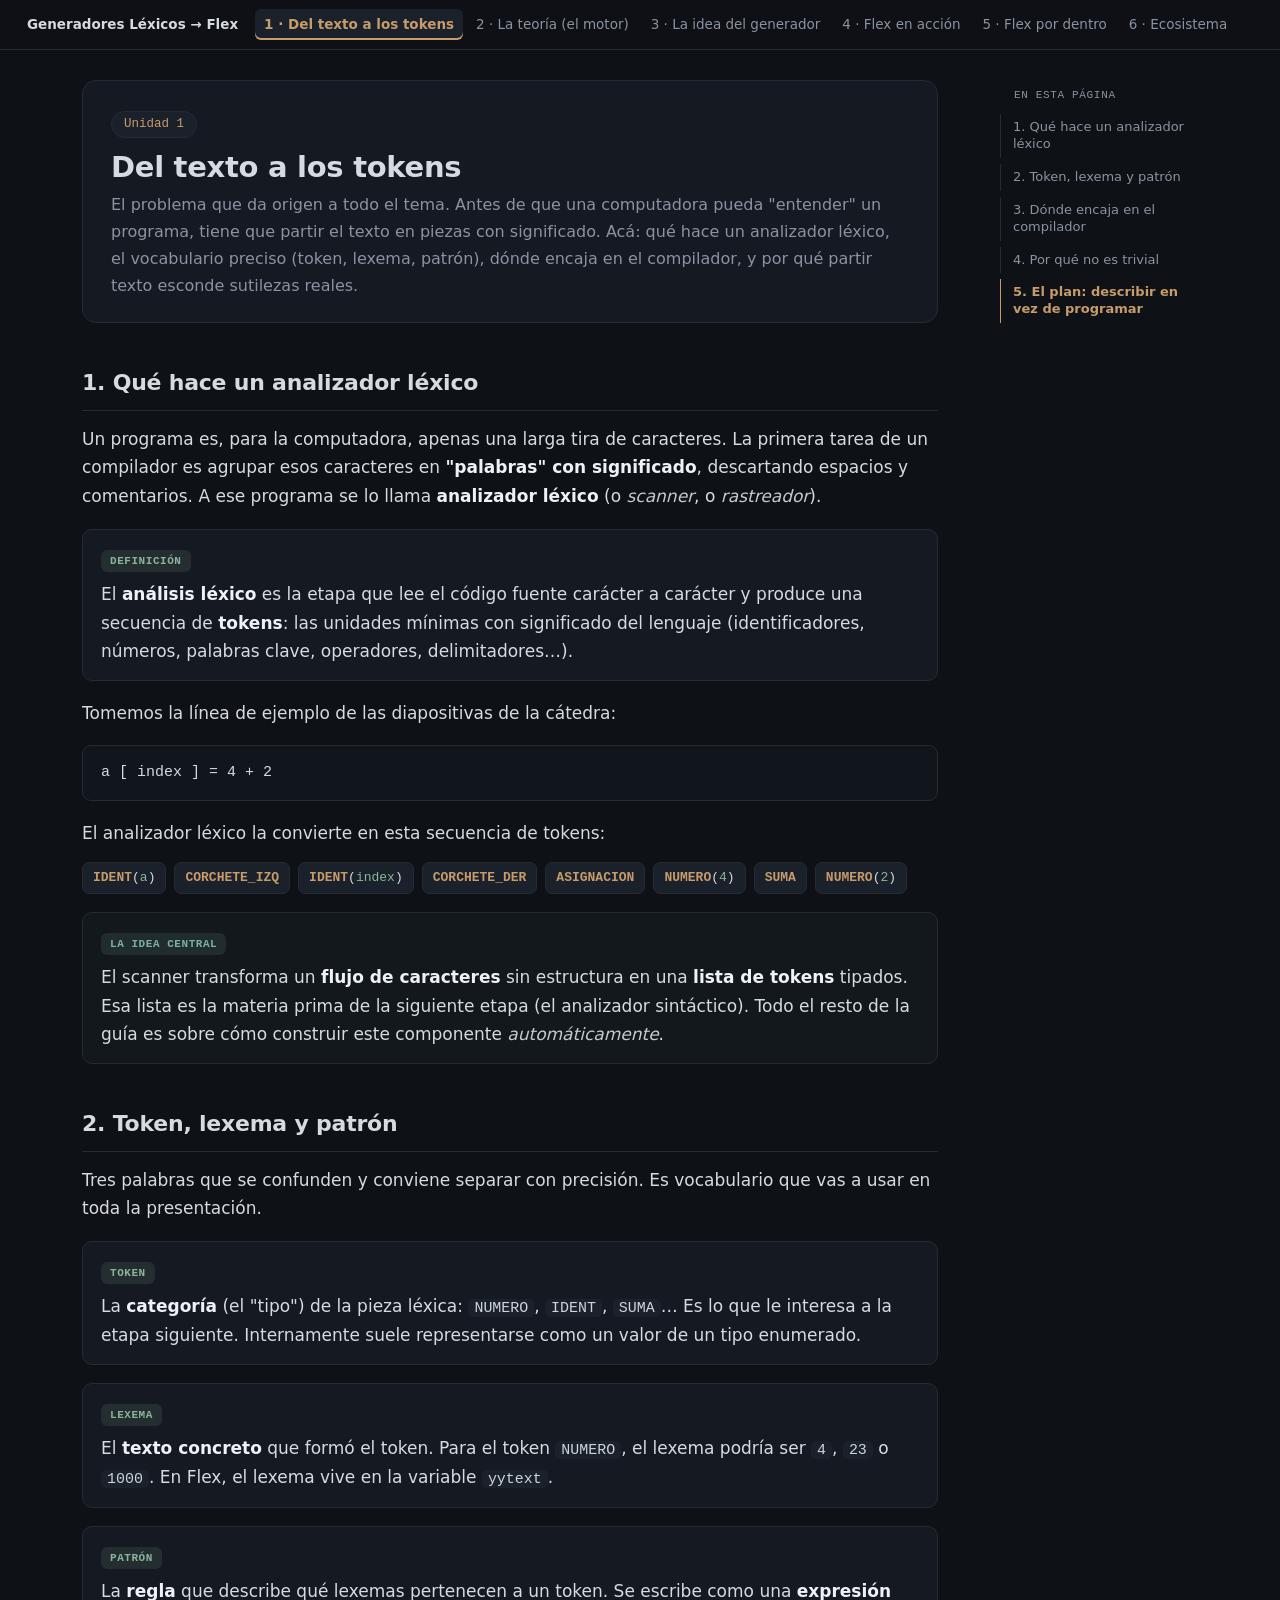
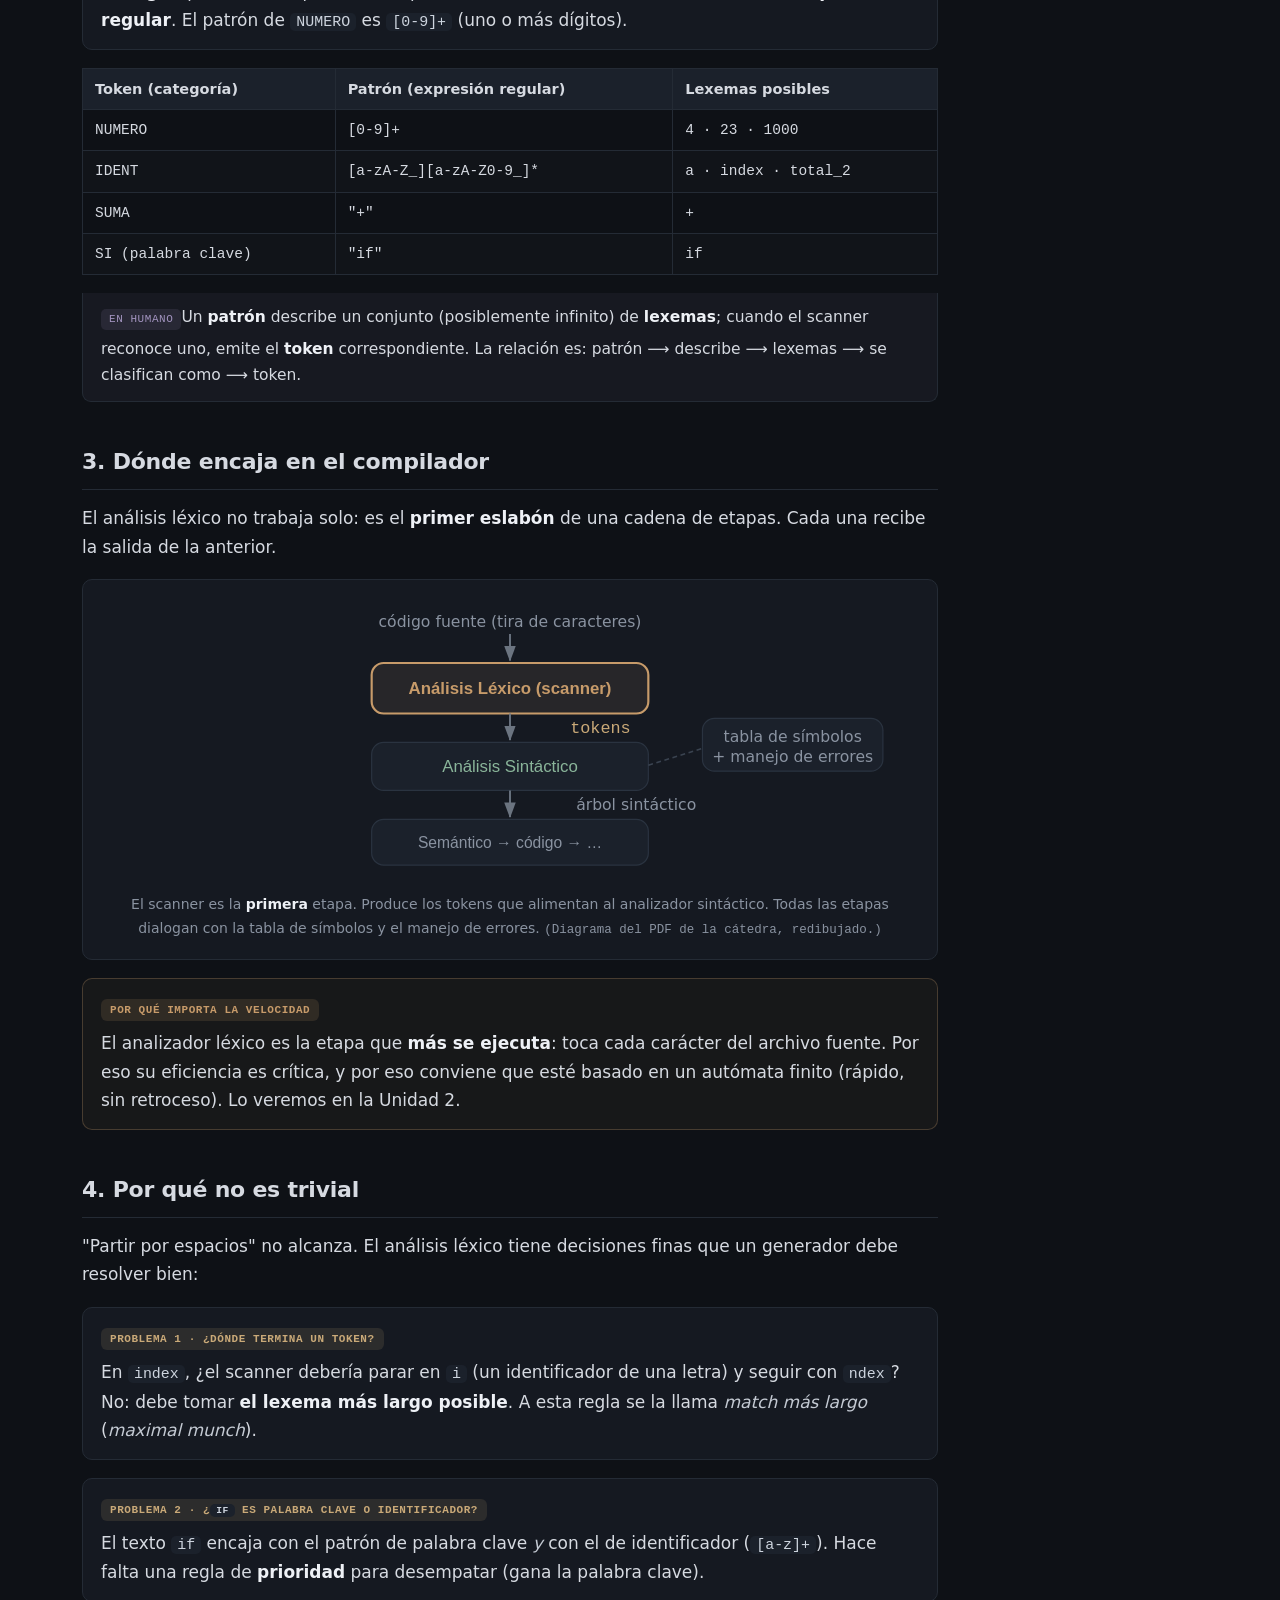
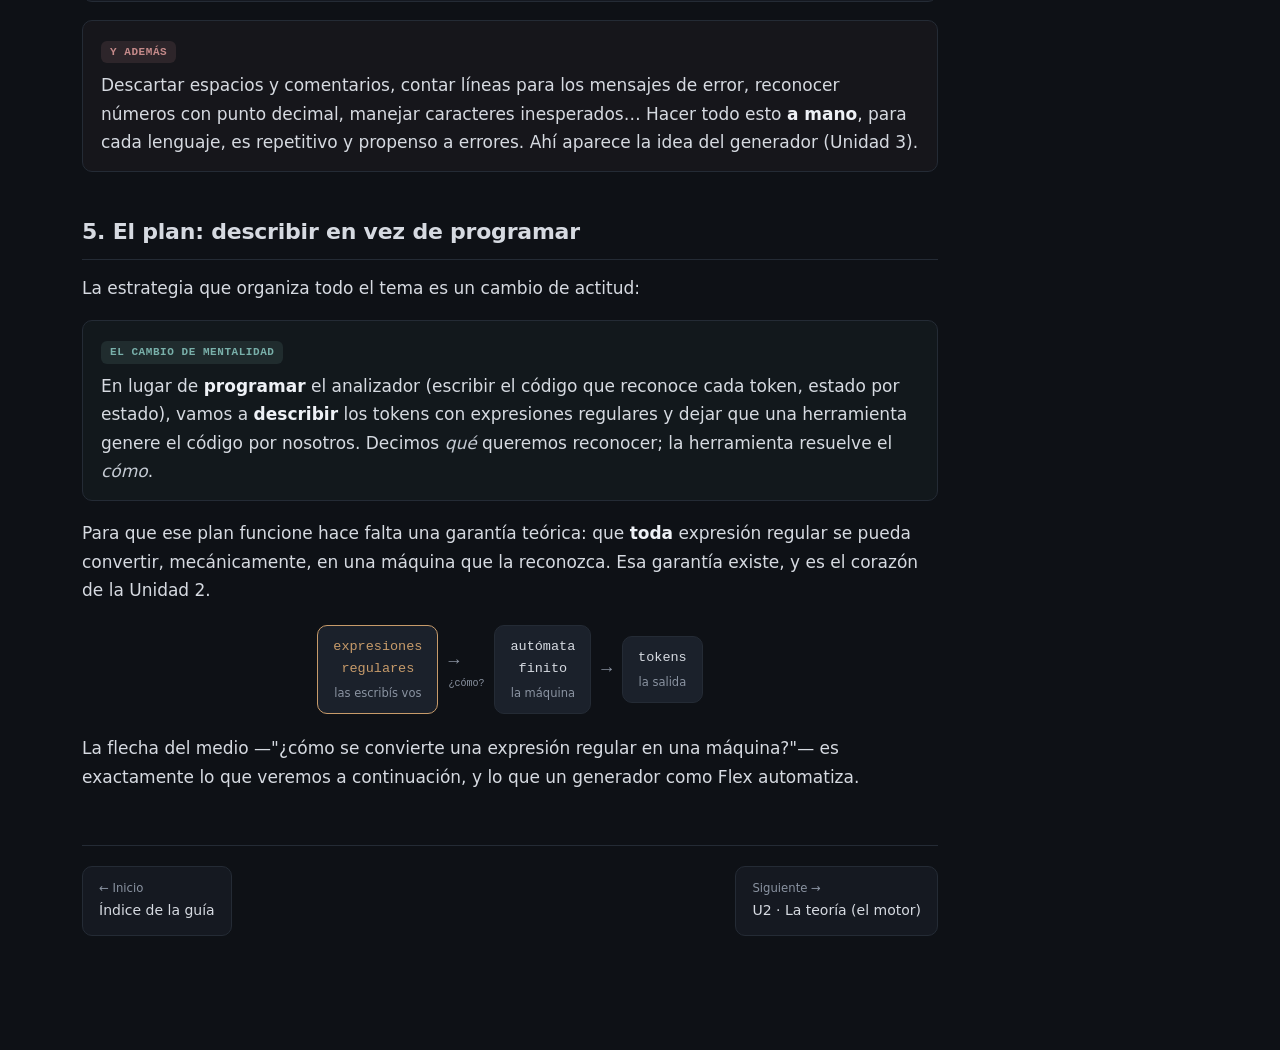
==== guia-generadores-lexicos/u1-del-texto-a-los-tokens.html @ f4edf542 "Crear resúmenes web" ====
<!DOCTYPE html>
<html lang="es">
<head>
<meta charset="UTF-8">
<meta name="viewport" content="width=device-width, initial-scale=1.0">
<title>U1 · Del texto a los tokens — Generadores Léxicos</title>
<link rel="stylesheet" href="estilo.css">
</head>
<body>
<nav class="nav">
  <a class="home" href="index.html">Generadores Léxicos → Flex</a>
  <a class="activo" href="u1-del-texto-a-los-tokens.html">1 · Del texto a los tokens</a>
  <a href="u2-la-teoria-el-motor.html">2 · La teoría (el motor)</a>
  <a href="u3-la-idea-del-generador.html">3 · La idea del generador</a>
  <a href="u4-flex-en-accion.html">4 · Flex en acción</a>
  <a href="u5-flex-por-dentro.html">5 · Flex por dentro</a>
  <a href="u6-ecosistema-y-comparacion.html">6 · Ecosistema</a>
</nav>

<main>
  <div class="hero">
    <span class="tag">Unidad 1</span>
    <h1>Del texto a los tokens</h1>
    <p>El problema que da origen a todo el tema. Antes de que una computadora pueda "entender" un programa, tiene que partir el texto en piezas con significado. Acá: qué hace un analizador léxico, el vocabulario preciso (token, lexema, patrón), dónde encaja en el compilador, y por qué partir texto esconde sutilezas reales.</p>
  </div>

  <div class="toc">
    <span class="et">En esta unidad</span>
    <ul>
      <li><a href="#que-hace">1. Qué hace un analizador léxico</a></li>
      <li><a href="#vocabulario">2. Token, lexema y patrón</a></li>
      <li><a href="#compilador">3. Dónde encaja en el compilador</a></li>
      <li><a href="#sutil">4. Por qué no es trivial</a></li>
      <li><a href="#plan">5. El plan: describir en vez de programar</a></li>
    </ul>
  </div>

  <h2 id="que-hace">1. Qué hace un analizador léxico</h2>
  <p>Un programa es, para la computadora, apenas una larga tira de caracteres. La primera tarea de un compilador es agrupar esos caracteres en <strong>"palabras" con significado</strong>, descartando espacios y comentarios. A ese programa se lo llama <strong>analizador léxico</strong> (o <em>scanner</em>, o <em>rastreador</em>).</p>

  <div class="box def">
    <span class="et">Definición</span>
    <p>El <strong>análisis léxico</strong> es la etapa que lee el código fuente carácter a carácter y produce una secuencia de <strong>tokens</strong>: las unidades mínimas con significado del lenguaje (identificadores, números, palabras clave, operadores, delimitadores…).</p>
  </div>

  <p>Tomemos la línea de ejemplo de las diapositivas de la cátedra:</p>
  <div class="formula sola">a [ index ] = 4 + 2</div>
  <p>El analizador léxico la convierte en esta secuencia de tokens:</p>
  <div class="tokens">
    <span class="tok"><b>IDENT</b>(<span class="lex">a</span>)</span>
    <span class="tok"><b>CORCHETE_IZQ</b></span>
    <span class="tok"><b>IDENT</b>(<span class="lex">index</span>)</span>
    <span class="tok"><b>CORCHETE_DER</b></span>
    <span class="tok"><b>ASIGNACION</b></span>
    <span class="tok"><b>NUMERO</b>(<span class="lex">4</span>)</span>
    <span class="tok"><b>SUMA</b></span>
    <span class="tok"><b>NUMERO</b>(<span class="lex">2</span>)</span>
  </div>
  <div class="box clave">
    <span class="et">La idea central</span>
    <p>El scanner transforma un <strong>flujo de caracteres</strong> sin estructura en una <strong>lista de tokens</strong> tipados. Esa lista es la materia prima de la siguiente etapa (el analizador sintáctico). Todo el resto de la guía es sobre cómo construir este componente <em>automáticamente</em>.</p>
  </div>

  <h2 id="vocabulario">2. Token, lexema y patrón</h2>
  <p>Tres palabras que se confunden y conviene separar con precisión. Es vocabulario que vas a usar en toda la presentación.</p>

  <div class="box def">
    <span class="et">Token</span>
    <p>La <strong>categoría</strong> (el "tipo") de la pieza léxica: <code>NUMERO</code>, <code>IDENT</code>, <code>SUMA</code>… Es lo que le interesa a la etapa siguiente. Internamente suele representarse como un valor de un tipo enumerado.</p>
  </div>
  <div class="box def">
    <span class="et">Lexema</span>
    <p>El <strong>texto concreto</strong> que formó el token. Para el token <code>NUMERO</code>, el lexema podría ser <code>4</code>, <code>23</code> o <code>1000</code>. En Flex, el lexema vive en la variable <code>yytext</code>.</p>
  </div>
  <div class="box def">
    <span class="et">Patrón</span>
    <p>La <strong>regla</strong> que describe qué lexemas pertenecen a un token. Se escribe como una <strong>expresión regular</strong>. El patrón de <code>NUMERO</code> es <code>[0-9]+</code> (uno o más dígitos).</p>
  </div>

  <table>
    <thead><tr><th>Token (categoría)</th><th>Patrón (expresión regular)</th><th>Lexemas posibles</th></tr></thead>
    <tbody>
      <tr><td class="mono">NUMERO</td><td class="mono">[0-9]+</td><td class="mono">4 · 23 · 1000</td></tr>
      <tr><td class="mono">IDENT</td><td class="mono">[a-zA-Z_][a-zA-Z0-9_]*</td><td class="mono">a · index · total_2</td></tr>
      <tr><td class="mono">SUMA</td><td class="mono">"+"</td><td class="mono">+</td></tr>
      <tr><td class="mono">SI (palabra clave)</td><td class="mono">"if"</td><td class="mono">if</td></tr>
    </tbody>
  </table>
  <div class="trad">Un <strong>patrón</strong> describe un conjunto (posiblemente infinito) de <strong>lexemas</strong>; cuando el scanner reconoce uno, emite el <strong>token</strong> correspondiente. La relación es: patrón ⟶ describe ⟶ lexemas ⟶ se clasifican como ⟶ token.</div>

  <h2 id="compilador">3. Dónde encaja en el compilador</h2>
  <p>El análisis léxico no trabaja solo: es el <strong>primer eslabón</strong> de una cadena de etapas. Cada una recibe la salida de la anterior.</p>

  <div class="diagrama">
    <svg viewBox="0 0 680 230" role="img" aria-label="Las etapas del compilador, con el análisis léxico como primera">
      <defs><marker id="flecha" markerWidth="10" markerHeight="10" refX="7.5" refY="3" orient="auto" markerUnits="strokeWidth"><path d="M0,0 L8,3 L0,6 Z" fill="#6b7480"/></marker></defs>
      <text x="340" y="24" text-anchor="middle" class="svg-cap">código fuente (tira de caracteres)</text>
      <line class="svg-arco" x1="340" y1="30" x2="340" y2="52"/>
      <rect x="225" y="54" width="230" height="42" rx="10" fill="rgba(199,155,106,0.10)" stroke="#c79b6a" stroke-width="1.8"/>
      <text x="340" y="80" text-anchor="middle" font-family="Inter, sans-serif" font-size="14" font-weight="700" fill="#c79b6a">Análisis Léxico (scanner)</text>
      <line class="svg-arco" x1="340" y1="96" x2="340" y2="118"/>
      <text x="390" y="112" text-anchor="start" class="svg-rotulo" font-size="12">tokens</text>
      <rect x="225" y="120" width="230" height="40" rx="10" fill="#1b212b" stroke="#2a3340"/>
      <text x="340" y="145" text-anchor="middle" font-family="Inter, sans-serif" font-size="14" fill="#8ab59a">Análisis Sintáctico</text>
      <line class="svg-arco" x1="340" y1="160" x2="340" y2="182"/>
      <text x="395" y="176" text-anchor="start" class="svg-cap">árbol sintáctico</text>
      <rect x="225" y="184" width="230" height="38" rx="10" fill="#1b212b" stroke="#2a3340"/>
      <text x="340" y="208" text-anchor="middle" font-family="Inter, sans-serif" font-size="13" fill="#8a93a1">Semántico → código → …</text>
      <rect x="500" y="100" width="150" height="44" rx="10" fill="var(--bg-soft)" stroke="#2a3340"/>
      <text x="575" y="120" text-anchor="middle" class="svg-cap">tabla de símbolos</text>
      <text x="575" y="136" text-anchor="middle" class="svg-cap">+ manejo de errores</text>
      <line x1="455" y1="139" x2="500" y2="125" stroke="#3a4350" stroke-width="1.2" stroke-dasharray="4 3"/>
    </svg>
    <div class="pie center">El scanner es la <strong>primera</strong> etapa. Produce los tokens que alimentan al analizador sintáctico. Todas las etapas dialogan con la tabla de símbolos y el manejo de errores. <span class="refdoc">(Diagrama del PDF de la cátedra, redibujado.)</span></div>
  </div>

  <div class="box tool">
    <span class="et">Por qué importa la velocidad</span>
    <p>El analizador léxico es la etapa que <strong>más se ejecuta</strong>: toca cada carácter del archivo fuente. Por eso su eficiencia es crítica, y por eso conviene que esté basado en un autómata finito (rápido, sin retroceso). Lo veremos en la Unidad 2.</p>
  </div>

  <h2 id="sutil">4. Por qué no es trivial</h2>
  <p>"Partir por espacios" no alcanza. El análisis léxico tiene decisiones finas que un generador debe resolver bien:</p>

  <div class="box ej">
    <span class="et">Problema 1 · ¿Dónde termina un token?</span>
    <p>En <code>index</code>, ¿el scanner debería parar en <code>i</code> (un identificador de una letra) y seguir con <code>ndex</code>? No: debe tomar <strong>el lexema más largo posible</strong>. A esta regla se la llama <em>match más largo</em> (<em>maximal munch</em>).</p>
  </div>
  <div class="box ej">
    <span class="et">Problema 2 · ¿<code>if</code> es palabra clave o identificador?</span>
    <p>El texto <code>if</code> encaja con el patrón de palabra clave <em>y</em> con el de identificador (<code>[a-z]+</code>). Hace falta una regla de <strong>prioridad</strong> para desempatar (gana la palabra clave).</p>
  </div>
  <div class="box ojo">
    <span class="et">Y además</span>
    <p>Descartar espacios y comentarios, contar líneas para los mensajes de error, reconocer números con punto decimal, manejar caracteres inesperados… Hacer todo esto <strong>a mano</strong>, para cada lenguaje, es repetitivo y propenso a errores. Ahí aparece la idea del generador (Unidad 3).</p>
  </div>

  <h2 id="plan">5. El plan: describir en vez de programar</h2>
  <p>La estrategia que organiza todo el tema es un cambio de actitud:</p>

  <div class="box clave">
    <span class="et">El cambio de mentalidad</span>
    <p>En lugar de <strong>programar</strong> el analizador (escribir el código que reconoce cada token, estado por estado), vamos a <strong>describir</strong> los tokens con expresiones regulares y dejar que una herramienta genere el código por nosotros. Decimos <em>qué</em> queremos reconocer; la herramienta resuelve el <em>cómo</em>.</p>
  </div>

  <p>Para que ese plan funcione hace falta una garantía teórica: que <strong>toda</strong> expresión regular se pueda convertir, mecánicamente, en una máquina que la reconozca. Esa garantía existe, y es el corazón de la Unidad 2.</p>

  <div class="flujo">
    <span class="etapa foco">expresiones<br>regulares<small>las escribís vos</small></span>
    <span class="flecha">→<small>¿cómo?</small></span>
    <span class="etapa">autómata<br>finito<small>la máquina</small></span>
    <span class="flecha">→</span>
    <span class="etapa">tokens<small>la salida</small></span>
  </div>
  <p>La flecha del medio —"¿cómo se convierte una expresión regular en una máquina?"— es exactamente lo que veremos a continuación, y lo que un generador como Flex automatiza.</p>

  <div class="pasos">
    <a href="index.html"><small>← Inicio</small>Índice de la guía</a>
    <a href="u2-la-teoria-el-motor.html"><small>Siguiente →</small>U2 · La teoría (el motor)</a>
  </div>
</main>
<script src="toc.js" defer></script>
</body>
</html>
---- guia-generadores-lexicos/estilo.css ----
/* Guía de estudio — Generadores de Analizadores Léxicos → Flex
   Mismo lenguaje visual que la guía profunda de ALF (dark mode apagado, cards con chip de color).
   Acento desplazado a cobre/ámbar para evocar el tema "compiladores/Flex" y distinguir la guía. */

:root {
  --bg: #0e1116;
  --bg-card: #151921;
  --bg-soft: #1b212b;
  --bg-code: #11151c;
  --text: #d6dae1;
  --text-dim: #8a93a1;
  --line: #242b35;
  --line-soft: #1e242d;

  --accent: #c79b6a;          /* cobre/ámbar apagado: enlaces, títulos */

  /* paleta de categorías, desaturada */
  --def:   #8ab59a;           /* definición — verde apagado */
  --ej:    #c9a978;           /* ejemplo — ámbar apagado */
  --trad:  #a394c0;           /* traducción — violeta apagado */
  --clave: #79b0aa;           /* idea clave — verde azulado */
  --ojo:   #c58a8a;           /* ojo / error — coral apagado */
  --dem:   #8f9bc4;           /* demostración / paso a paso — índigo apagado */
  --tool:  #c79b6a;           /* sobre la herramienta — cobre */

  --mono: "JetBrains Mono", "Cascadia Code", Consolas, monospace;
  --sans: "Inter", "Segoe UI", system-ui, -apple-system, Roboto, Arial, sans-serif;
  --maxw: 900px;
}

* { box-sizing: border-box; }
html { scroll-behavior: smooth; }

body {
  margin: 0;
  background: var(--bg);
  color: var(--text);
  font-family: var(--sans);
  font-size: 17px;
  line-height: 1.68;
}

/* ---------- Navegación ---------- */
.nav {
  position: sticky; top: 0; z-index: 50;
  background: rgba(14,17,22,0.93);
  backdrop-filter: blur(8px);
  border-bottom: 1px solid var(--line);
  padding: 9px 18px;
  display: flex; gap: 4px; flex-wrap: wrap; align-items: center;
  font-size: 13.5px;
}
.nav a {
  color: var(--text-dim); text-decoration: none;
  padding: 4px 9px; border-radius: 6px; white-space: nowrap;
}
.nav a:hover { background: var(--bg-soft); color: var(--text); }
.nav a.activo { background: var(--bg-soft); color: var(--accent); font-weight: 600; box-shadow: inset 0 -2px 0 var(--accent); }
.nav .home { font-weight: 700; color: var(--text); margin-right: 4px; }

main { max-width: var(--maxw); margin: 0 auto; padding: 30px 22px 120px; }

/* ---------- Encabezado de unidad ---------- */
.hero {
  border: 1px solid var(--line);
  border-radius: 14px;
  padding: 26px 28px 22px;
  background: var(--bg-card);
  margin-bottom: 26px;
}
.hero .tag {
  display: inline-block; font-family: var(--mono); font-size: 12.5px;
  color: var(--accent); border: 1px solid var(--line);
  background: var(--bg-soft);
  border-radius: 999px; padding: 2px 12px; margin-bottom: 12px;
}
.hero h1 { margin: 0 0 8px; font-size: 29px; line-height: 1.2; letter-spacing: -0.01em; }
.hero p { margin: 0; color: var(--text-dim); font-size: 16px; }

/* ---------- Títulos ---------- */
h2 { font-size: 22px; margin: 42px 0 14px; padding-bottom: 8px; border-bottom: 1px solid var(--line); letter-spacing: -0.01em; }
h3 { font-size: 18.5px; margin: 30px 0 10px; color: var(--text); }
h4 { font-size: 16px; margin: 22px 0 8px; color: var(--text-dim); text-transform: uppercase; letter-spacing: 0.04em; }
p { margin: 12px 0; }
a { color: var(--accent); }
strong { color: #eef1f6; font-weight: 650; }
em { color: #c4cad3; }
code {
  font-family: var(--mono); background: var(--bg-soft);
  padding: 1px 6px; border-radius: 5px; font-size: 0.88em; color: #cdd4de;
}

/* ---------- Fórmula + traducción ---------- */
.formula {
  font-family: var(--mono);
  background: var(--bg-code);
  border: 1px solid var(--line);
  border-radius: 9px 9px 0 0;
  padding: 15px 18px; margin: 18px 0 0;
  font-size: 15px; line-height: 1.6;
  overflow-x: auto; white-space: pre-wrap; color: #d3dae4;
}
.formula.sola { border-radius: 9px; margin-bottom: 18px; }
.trad {
  background: rgba(163,148,192,0.06);
  border: 1px solid var(--line); border-top: none;
  border-radius: 0 0 9px 9px;
  padding: 11px 18px 13px; margin: 0 0 18px; font-size: 15.5px;
}
.trad::before {
  content: "En humano";
  display: inline-block;
  font-family: var(--mono); font-size: 11px; letter-spacing: 0.05em; text-transform: uppercase;
  color: var(--trad); background: rgba(163,148,192,0.12);
  padding: 1px 8px; border-radius: 5px; margin-bottom: 6px;
}

/* ---------- Cajas ---------- */
.box {
  border: 1px solid var(--line);
  border-radius: 10px;
  padding: 14px 18px; margin: 18px 0;
  background: var(--bg-card);
}
.box .et {
  display: inline-block;
  font-family: var(--mono); font-size: 11px; letter-spacing: 0.05em; text-transform: uppercase;
  padding: 2px 9px; border-radius: 6px; margin-bottom: 8px; font-weight: 600;
}
.box p:first-of-type { margin-top: 0; }
.box p:last-child, .box ul:last-child, .box ol:last-child { margin-bottom: 0; }

.def   .et { color: var(--def);   background: rgba(138,181,154,0.13); }
.ej    .et { color: var(--ej);    background: rgba(201,169,120,0.13); }
.clave .et { color: var(--clave); background: rgba(121,176,170,0.13); }
.ojo   .et { color: var(--ojo);   background: rgba(197,138,138,0.13); }
.dem   .et { color: var(--dem);   background: rgba(143,155,196,0.14); }
.ext   .et { color: var(--text-dim); background: rgba(138,147,161,0.13); }
.tool  .et { color: var(--tool);  background: rgba(199,155,106,0.14); }

.clave { background: rgba(121,176,170,0.045); }
.ojo   { background: rgba(197,138,138,0.045); }
.dem   { background: rgba(143,155,196,0.045); }
.tool  { background: rgba(199,155,106,0.05); border-color: rgba(199,155,106,0.28); }
.ext   { border-style: dashed; }

/* badges en línea */
.badge {
  display: inline-block; font-family: var(--mono); font-size: 10.5px;
  letter-spacing: 0.04em; text-transform: uppercase; font-weight: 600;
  padding: 1px 7px; border-radius: 5px; vertical-align: middle; margin-left: 6px;
}
.badge-ext  { color: var(--text-dim); background: rgba(138,147,161,0.13); border: 1px dashed var(--line); }
.badge-tool { color: var(--tool); background: rgba(199,155,106,0.14); }

/* pasos numerados */
.dem ol.pasos-dem { counter-reset: paso; list-style: none; padding-left: 0; margin: 6px 0 0; }
.dem ol.pasos-dem > li {
  counter-increment: paso; position: relative;
  padding: 6px 0 6px 38px; border-top: 1px solid var(--line-soft);
}
.dem ol.pasos-dem > li:first-child { border-top: none; }
.dem ol.pasos-dem > li::before {
  content: counter(paso); position: absolute; left: 0; top: 6px;
  width: 24px; height: 24px; border-radius: 6px;
  background: rgba(143,155,196,0.14); color: var(--dem);
  font-family: var(--mono); font-size: 13px; font-weight: 600;
  display: flex; align-items: center; justify-content: center;
}

/* ---------- Tablas ---------- */
table { border-collapse: collapse; width: 100%; margin: 18px 0; font-size: 14.5px; }
th, td { border: 1px solid var(--line); padding: 8px 12px; text-align: left; vertical-align: top; }
th { background: var(--bg-soft); color: var(--text); font-weight: 600; }
td.mono, th.mono { font-family: var(--mono); }
tr:nth-child(even) td { background: rgba(255,255,255,0.012); }
.tabla-trans td, .tabla-trans th { text-align: center; font-family: var(--mono); }
.estado-ini { color: var(--clave); font-weight: 700; }
.estado-fin { color: var(--def); font-weight: 700; }
caption { caption-side: top; text-align: left; color: var(--text-dim); font-size: 13.5px; margin-bottom: 6px; }

/* ---------- Diagramas SVG ---------- */
.diagrama {
  background: var(--bg-card); border: 1px solid var(--line);
  border-radius: 10px; padding: 18px; margin: 18px 0; text-align: center; overflow-x: auto;
}
.diagrama svg { max-width: 100%; height: auto; }
.diagrama .pie { color: var(--text-dim); font-size: 14px; margin-top: 10px; text-align: left; }
.diagrama .pie.center { text-align: center; }
.svg-estado { fill: var(--bg-soft); stroke: var(--accent); stroke-width: 1.8; }
.svg-final  { fill: none; stroke: var(--def); stroke-width: 1.8; }
.svg-muerto { fill: var(--bg-soft); stroke: var(--ojo); stroke-width: 1.6; stroke-dasharray: 4 3; }
.svg-txt    { fill: var(--text); font-family: var(--mono); font-size: 15px; }
.svg-txt-s  { fill: var(--text); font-family: var(--mono); font-size: 12px; }
.svg-arco   { stroke: #6b7480; stroke-width: 1.6; fill: none; marker-end: url(#flecha); }
.svg-rotulo { fill: var(--ej); font-family: var(--mono); font-size: 14px; }
.svg-cap    { fill: var(--text-dim); font-family: var(--sans); font-size: 13px; }

/* ---------- Listas ---------- */
ul, ol { padding-left: 22px; }
li { margin: 6px 0; }
.simbolo { font-family: var(--mono); color: var(--clave); }

/* ---------- Índice (cards) ---------- */
.grid { display: grid; grid-template-columns: repeat(auto-fill, minmax(250px, 1fr)); gap: 14px; margin: 22px 0; }
.tarjeta {
  display: block; text-decoration: none; color: inherit;
  border: 1px solid var(--line); border-radius: 11px; padding: 17px; background: var(--bg-card);
  transition: border-color .12s, background .12s;
}
.tarjeta:hover { border-color: var(--accent); background: var(--bg-soft); }
.tarjeta .num { font-family: var(--mono); color: var(--accent); font-size: 12.5px; }
.tarjeta h3 { margin: 6px 0 6px; color: var(--text); font-size: 17px; }
.tarjeta p { margin: 0; color: var(--text-dim); font-size: 14px; }

/* ---------- Navegación inferior ---------- */
.pasos {
  display: flex; justify-content: space-between; gap: 12px;
  margin-top: 54px; border-top: 1px solid var(--line); padding-top: 20px;
}
.pasos a {
  text-decoration: none; color: var(--text); border: 1px solid var(--line);
  border-radius: 10px; padding: 12px 16px; background: var(--bg-card); font-size: 14px; max-width: 48%;
}
.pasos a:hover { border-color: var(--accent); }
.pasos small { color: var(--text-dim); display: block; }

/* ---------- Detalle plegable ---------- */
details { border: 1px solid var(--line); border-radius: 10px; padding: 12px 16px; margin: 16px 0; background: var(--bg-card); }
summary { cursor: pointer; font-weight: 600; color: var(--accent); }
details[open] summary { margin-bottom: 10px; }

/* ---------- Índice "en esta unidad" ---------- */
.toc { border: 1px solid var(--line); border-radius: 10px; padding: 12px 18px; margin: 0 0 26px; background: var(--bg-card); }
.toc .et { font-family: var(--mono); font-size: 11px; text-transform: uppercase; letter-spacing: 0.05em; color: var(--text-dim); }
.toc ul { columns: 2; margin: 8px 0 0; padding-left: 18px; font-size: 14.5px; }
.toc a { color: var(--text-dim); text-decoration: none; }
.toc a:hover { color: var(--accent); }

/* ========== Helpers nuevos de esta guía ========== */

/* Flujo de transformaciones horizontal (RE → AFN → AFD → código) */
.flujo { display: flex; flex-wrap: wrap; align-items: center; gap: 10px; justify-content: center; margin: 20px 0; }
.flujo .etapa {
  border: 1px solid var(--line); background: var(--bg-soft); border-radius: 10px;
  padding: 10px 15px; font-family: var(--mono); font-size: 13.5px; text-align: center; color: var(--text);
}
.flujo .etapa small { display: block; color: var(--text-dim); font-family: var(--sans); font-size: 11.5px; margin-top: 3px; }
.flujo .etapa.foco { border-color: var(--accent); color: var(--accent); }
.flujo .flecha { color: var(--text-dim); font-family: var(--mono); font-size: 18px; }
.flujo .flecha small { display: block; font-size: 10px; text-align: center; }

/* Cadena de tokens (chips) */
.tokens { display: flex; flex-wrap: wrap; gap: 8px; margin: 14px 0; align-items: center; }
.tok {
  font-family: var(--mono); font-size: 13px; border: 1px solid var(--line);
  border-radius: 7px; padding: 4px 10px; background: var(--bg-soft); white-space: nowrap;
}
.tok b { color: var(--accent); font-weight: 600; }
.tok .lex { color: var(--def); }

/* Mapa de archivos / referencia cruzada al material en markdown */
.refdoc { font-family: var(--mono); font-size: 12.5px; color: var(--text-dim); }

@media (max-width: 600px) {
  body { font-size: 16px; }
  .hero h1 { font-size: 23px; }
  main { padding: 20px 14px 80px; }
  .toc ul { columns: 1; }
}

/* ---------- Índice lateral derecho ("en esta página") ---------- */
h2, h3 { scroll-margin-top: 74px; }
.layout { display: block; max-width: var(--maxw); margin: 0 auto; }
.rail { display: none; }
.rail-tit { font-family: var(--mono); font-size: 11px; text-transform: uppercase; letter-spacing: 0.06em; color: var(--text-dim); margin: 0 0 10px 14px; }
.rail ul { list-style: none; padding: 0; margin: 0; }
.rail a {
  display: block; padding: 5px 12px; margin-left: -1px; line-height: 1.3;
  color: var(--text-dim); text-decoration: none; border-left: 2px solid var(--line);
  transition: color .12s, border-color .12s;
}
.rail a:hover { color: var(--text); border-left-color: var(--text-dim); }
.rail a.active { color: var(--accent); border-left-color: var(--accent); font-weight: 600; }
.rail li.lvl3 a { padding-left: 26px; font-size: 12.5px; }

@media (min-width: 1200px) {
  .layout { display: flex; gap: 40px; max-width: 1208px; margin: 0 auto; padding: 0 24px; align-items: flex-start; }
  .layout > main { margin: 0; flex: 1 1 auto; max-width: var(--maxw); width: 100%; min-width: 0; }
  .rail {
    display: block; position: sticky; top: 60px; align-self: flex-start;
    flex: 0 0 204px; width: 204px; margin-top: 34px;
    max-height: calc(100vh - 84px); overflow-y: auto;
    padding: 2px 2px 24px 0;
    font-size: 13px;
  }
  .toc { display: none; }
}
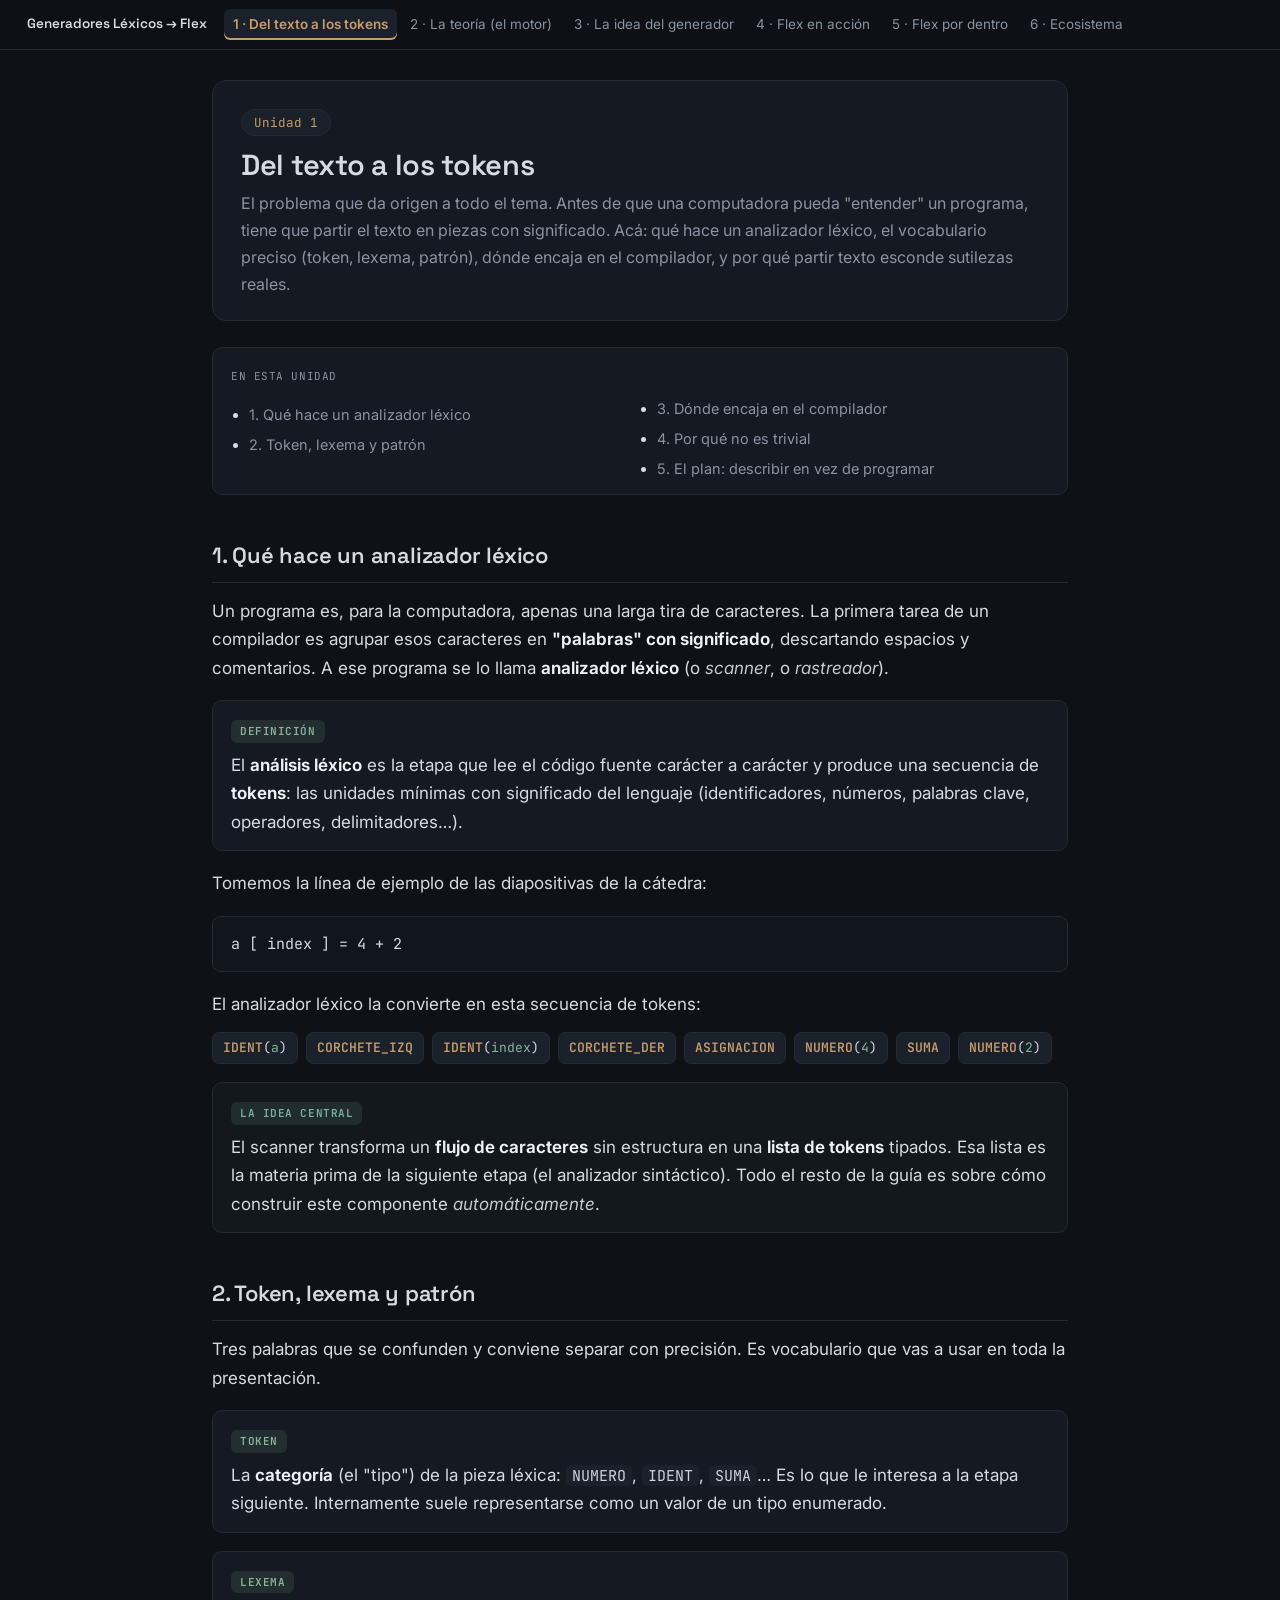
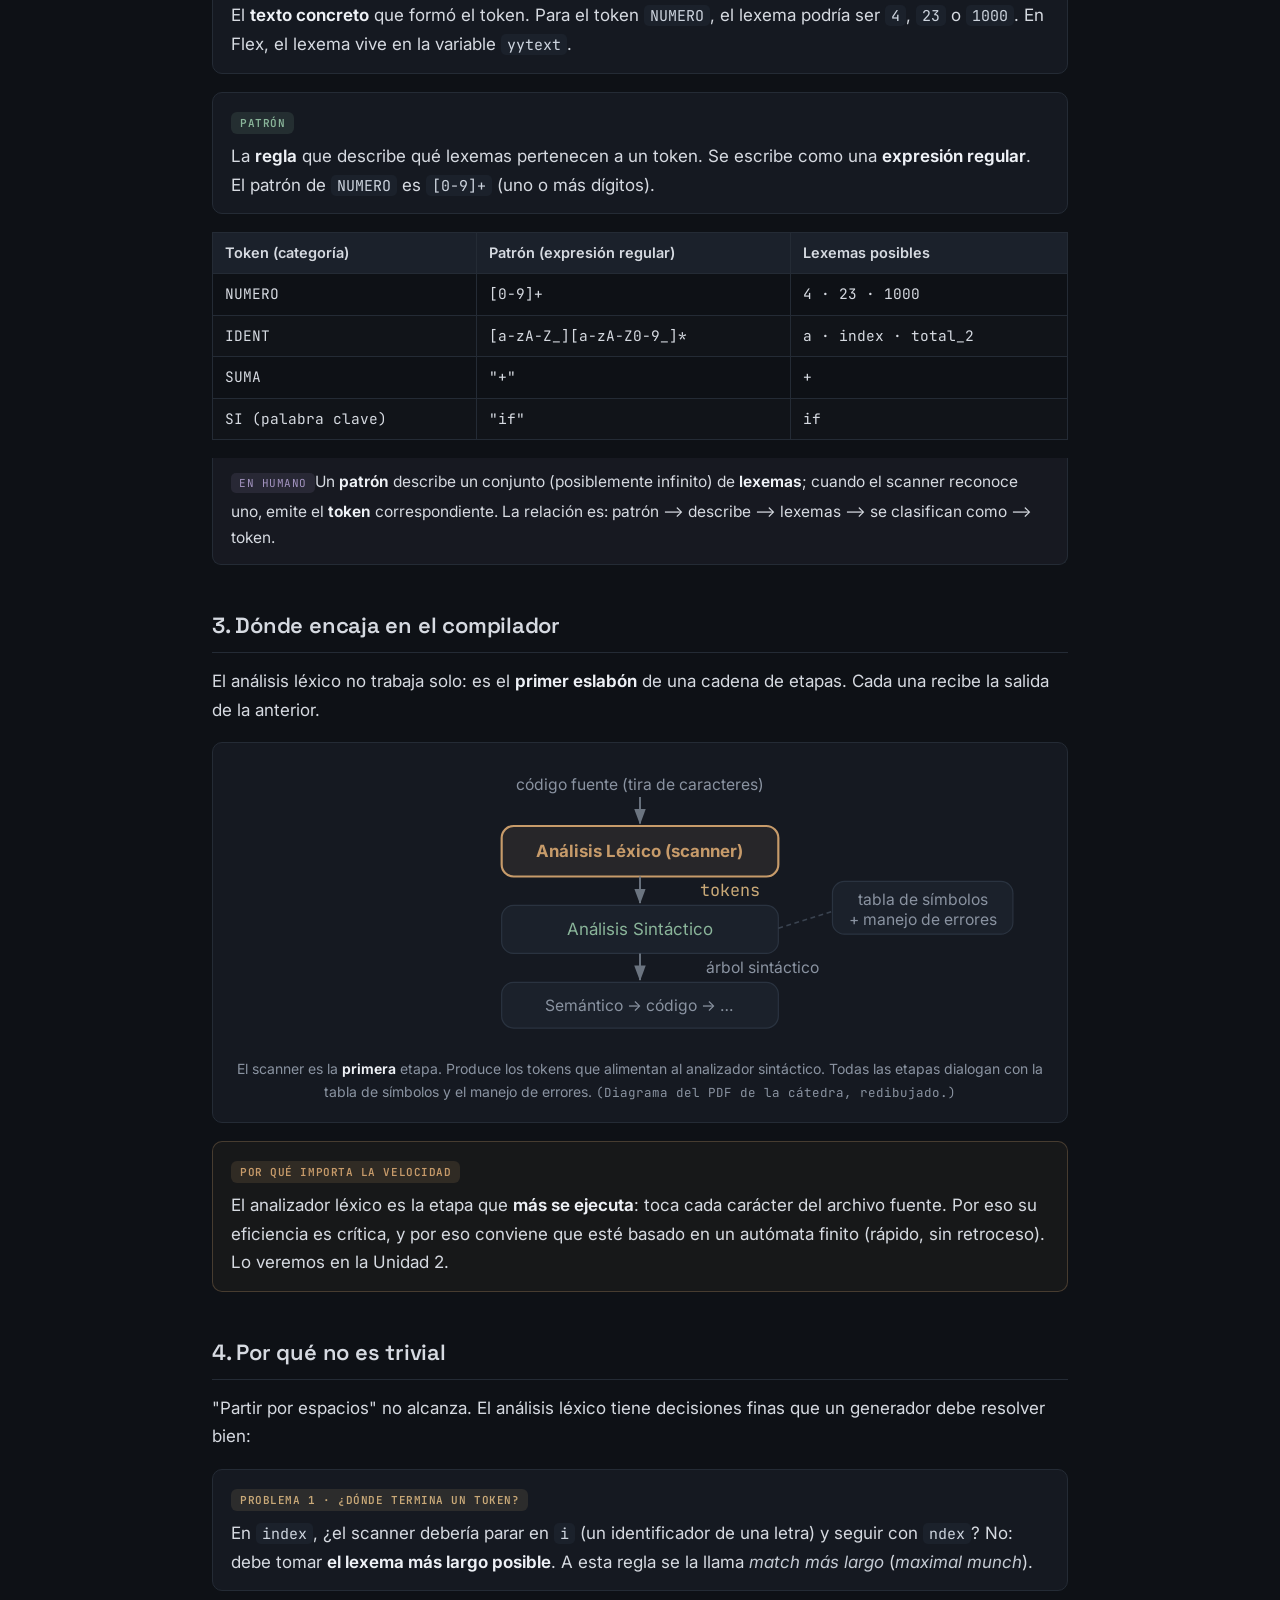
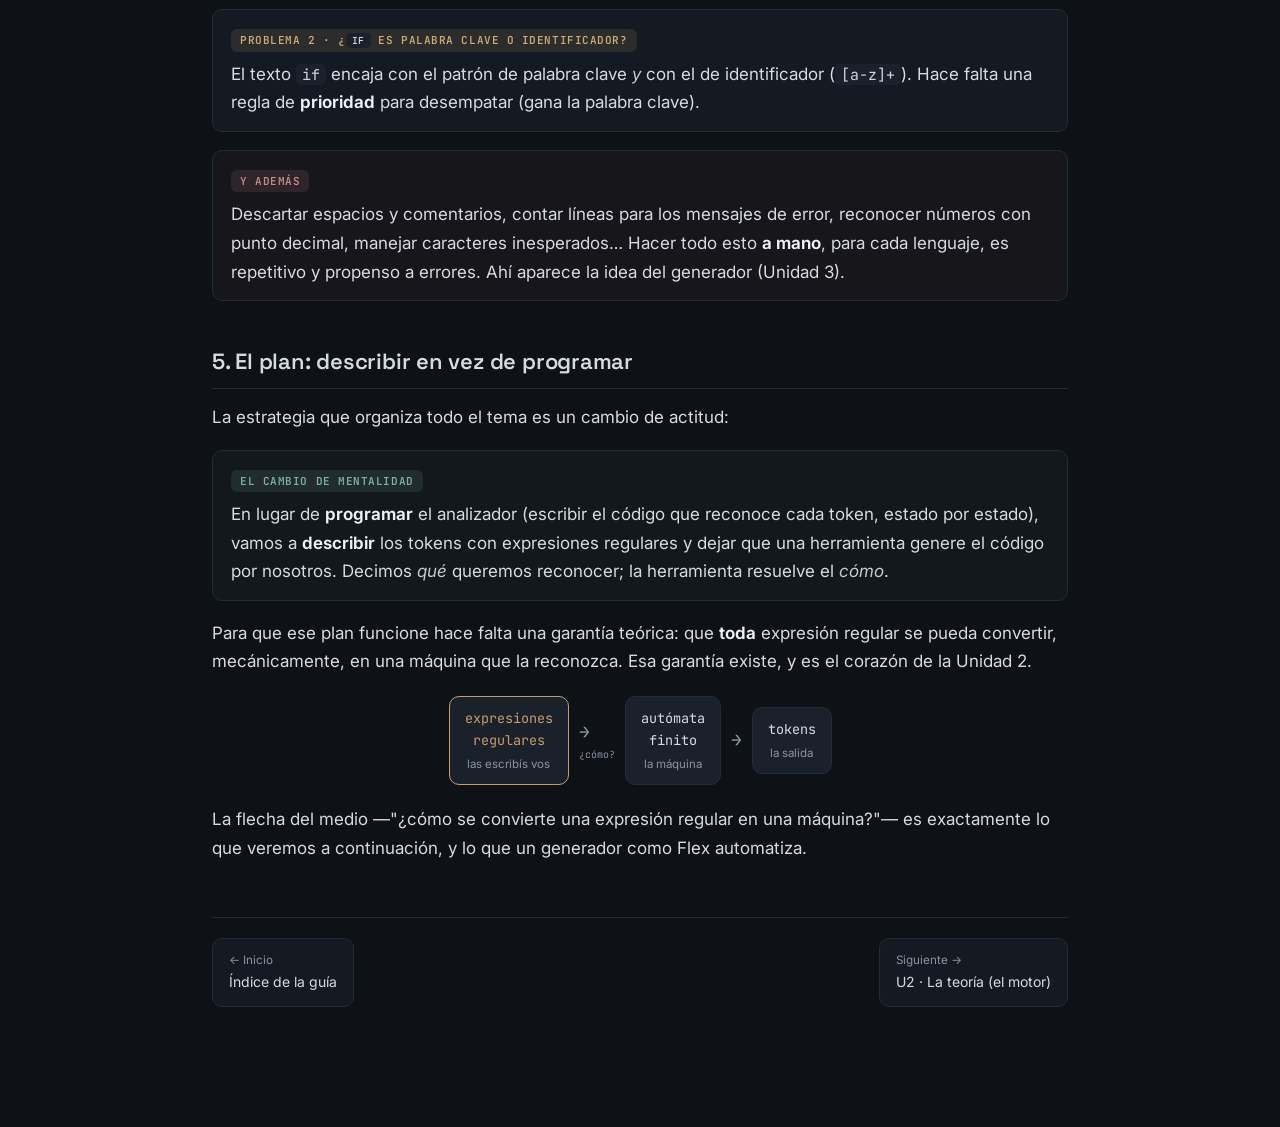
==== commit 3b8e91e4: "Correct styles.css" ====
--- a/guia-generadores-lexicos/u1-del-texto-a-los-tokens.html
+++ b/guia-generadores-lexicos/u1-del-texto-a-los-tokens.html
@@ -4,7 +4,7 @@
 <meta charset="UTF-8">
 <meta name="viewport" content="width=device-width, initial-scale=1.0">
 <title>U1 · Del texto a los tokens — Generadores Léxicos</title>
-<link rel="stylesheet" href="estilo.css">
+<link rel="stylesheet" href="styles.css">
 </head>
 <body>
 <nav class="nav">
--- a/guia-generadores-lexicos/styles.css
+++ b/guia-generadores-lexicos/styles.css
@@ -0,0 +1,304 @@
+@import url('https://fonts.googleapis.com/css2?family=Inter:wght@400;500;600;700&family=Space+Grotesk:wght@500;600;700&family=JetBrains+Mono:wght@400;500;600&display=swap');
+
+/* Guía de estudio — Generadores de Analizadores Léxicos → Flex
+   Mismo lenguaje visual que la guía profunda de ALF (dark mode apagado, cards con chip de color).
+   Acento desplazado a cobre/ámbar para evocar el tema "compiladores/Flex" y distinguir la guía.
+   Tipografía: Space Grotesk (títulos) + Inter (cuerpo) + JetBrains Mono (código), vía Google Fonts. */
+
+:root {
+  --bg: #0e1116;
+  --bg-card: #151921;
+  --bg-soft: #1b212b;
+  --bg-code: #11151c;
+  --text: #d6dae1;
+  --text-dim: #8a93a1;
+  --line: #242b35;
+  --line-soft: #1e242d;
+
+  --accent: #c79b6a;          /* cobre/ámbar apagado: enlaces, títulos */
+
+  /* paleta de categorías, desaturada */
+  --def:   #8ab59a;           /* definición — verde apagado */
+  --ej:    #c9a978;           /* ejemplo — ámbar apagado */
+  --trad:  #a394c0;           /* traducción — violeta apagado */
+  --clave: #79b0aa;           /* idea clave — verde azulado */
+  --ojo:   #c58a8a;           /* ojo / error — coral apagado */
+  --dem:   #8f9bc4;           /* demostración / paso a paso — índigo apagado */
+  --tool:  #c79b6a;           /* sobre la herramienta — cobre */
+
+  --mono: "JetBrains Mono", "Cascadia Code", Consolas, monospace;
+  --sans: "Inter", "Segoe UI", system-ui, -apple-system, Roboto, Arial, sans-serif;
+  --display: "Space Grotesk", "Inter", "Segoe UI", system-ui, sans-serif;
+  --maxw: 900px;
+}
+
+* { box-sizing: border-box; }
+html { scroll-behavior: smooth; }
+
+body {
+  margin: 0;
+  background: var(--bg);
+  color: var(--text);
+  font-family: var(--sans);
+  font-size: 17px;
+  line-height: 1.68;
+}
+
+/* ---------- Navegación ---------- */
+.nav {
+  position: sticky; top: 0; z-index: 50;
+  background: rgba(14,17,22,0.93);
+  backdrop-filter: blur(8px);
+  border-bottom: 1px solid var(--line);
+  padding: 9px 18px;
+  display: flex; gap: 4px; flex-wrap: wrap; align-items: center;
+  font-size: 13.5px;
+}
+.nav a {
+  color: var(--text-dim); text-decoration: none;
+  padding: 4px 9px; border-radius: 6px; white-space: nowrap;
+}
+.nav a:hover { background: var(--bg-soft); color: var(--text); }
+.nav a.activo { background: var(--bg-soft); color: var(--accent); font-weight: 600; box-shadow: inset 0 -2px 0 var(--accent); }
+.nav .home { font-weight: 700; color: var(--text); margin-right: 4px; }
+
+main { max-width: var(--maxw); margin: 0 auto; padding: 30px 22px 120px; }
+
+/* ---------- Encabezado de unidad ---------- */
+.hero {
+  border: 1px solid var(--line);
+  border-radius: 14px;
+  padding: 26px 28px 22px;
+  background: var(--bg-card);
+  margin-bottom: 26px;
+}
+.hero .tag {
+  display: inline-block; font-family: var(--mono); font-size: 12.5px;
+  color: var(--accent); border: 1px solid var(--line);
+  background: var(--bg-soft);
+  border-radius: 999px; padding: 2px 12px; margin-bottom: 12px;
+}
+.hero h1 { margin: 0 0 8px; font-size: 29px; line-height: 1.2; letter-spacing: -0.01em; }
+.hero p { margin: 0; color: var(--text-dim); font-size: 16px; }
+
+/* ---------- Títulos ---------- */
+h2 { font-size: 22px; margin: 42px 0 14px; padding-bottom: 8px; border-bottom: 1px solid var(--line); letter-spacing: -0.01em; }
+h3 { font-size: 18.5px; margin: 30px 0 10px; color: var(--text); }
+h4 { font-size: 16px; margin: 22px 0 8px; color: var(--text-dim); text-transform: uppercase; letter-spacing: 0.04em; }
+h1, h2, h3, .hero h1, .tarjeta h3, .nav .home { font-family: var(--display); font-weight: 600; }
+p { margin: 12px 0; }
+a { color: var(--accent); }
+strong { color: #eef1f6; font-weight: 650; }
+em { color: #c4cad3; }
+code {
+  font-family: var(--mono); background: var(--bg-soft);
+  padding: 1px 6px; border-radius: 5px; font-size: 0.88em; color: #cdd4de;
+}
+
+/* ---------- Fórmula + traducción ---------- */
+.formula {
+  font-family: var(--mono);
+  background: var(--bg-code);
+  border: 1px solid var(--line);
+  border-radius: 9px 9px 0 0;
+  padding: 15px 18px; margin: 18px 0 0;
+  font-size: 15px; line-height: 1.6;
+  overflow-x: auto; white-space: pre-wrap; color: #d3dae4;
+}
+.formula.sola { border-radius: 9px; margin-bottom: 18px; }
+.trad {
+  background: rgba(163,148,192,0.06);
+  border: 1px solid var(--line); border-top: none;
+  border-radius: 0 0 9px 9px;
+  padding: 11px 18px 13px; margin: 0 0 18px; font-size: 15.5px;
+}
+.trad::before {
+  content: "En humano";
+  display: inline-block;
+  font-family: var(--mono); font-size: 11px; letter-spacing: 0.05em; text-transform: uppercase;
+  color: var(--trad); background: rgba(163,148,192,0.12);
+  padding: 1px 8px; border-radius: 5px; margin-bottom: 6px;
+}
+
+/* ---------- Cajas ---------- */
+.box {
+  border: 1px solid var(--line);
+  border-radius: 10px;
+  padding: 14px 18px; margin: 18px 0;
+  background: var(--bg-card);
+}
+.box .et {
+  display: inline-block;
+  font-family: var(--mono); font-size: 11px; letter-spacing: 0.05em; text-transform: uppercase;
+  padding: 2px 9px; border-radius: 6px; margin-bottom: 8px; font-weight: 600;
+}
+.box p:first-of-type { margin-top: 0; }
+.box p:last-child, .box ul:last-child, .box ol:last-child { margin-bottom: 0; }
+
+.def   .et { color: var(--def);   background: rgba(138,181,154,0.13); }
+.ej    .et { color: var(--ej);    background: rgba(201,169,120,0.13); }
+.clave .et { color: var(--clave); background: rgba(121,176,170,0.13); }
+.ojo   .et { color: var(--ojo);   background: rgba(197,138,138,0.13); }
+.dem   .et { color: var(--dem);   background: rgba(143,155,196,0.14); }
+.ext   .et { color: var(--text-dim); background: rgba(138,147,161,0.13); }
+.tool  .et { color: var(--tool);  background: rgba(199,155,106,0.14); }
+
+.clave { background: rgba(121,176,170,0.045); }
+.ojo   { background: rgba(197,138,138,0.045); }
+.dem   { background: rgba(143,155,196,0.045); }
+.tool  { background: rgba(199,155,106,0.05); border-color: rgba(199,155,106,0.28); }
+.ext   { border-style: dashed; }
+
+/* badges en línea */
+.badge {
+  display: inline-block; font-family: var(--mono); font-size: 10.5px;
+  letter-spacing: 0.04em; text-transform: uppercase; font-weight: 600;
+  padding: 1px 7px; border-radius: 5px; vertical-align: middle; margin-left: 6px;
+}
+.badge-ext  { color: var(--text-dim); background: rgba(138,147,161,0.13); border: 1px dashed var(--line); }
+.badge-tool { color: var(--tool); background: rgba(199,155,106,0.14); }
+
+/* pasos numerados */
+.dem ol.pasos-dem { counter-reset: paso; list-style: none; padding-left: 0; margin: 6px 0 0; }
+.dem ol.pasos-dem > li {
+  counter-increment: paso; position: relative;
+  padding: 6px 0 6px 38px; border-top: 1px solid var(--line-soft);
+}
+.dem ol.pasos-dem > li:first-child { border-top: none; }
+.dem ol.pasos-dem > li::before {
+  content: counter(paso); position: absolute; left: 0; top: 6px;
+  width: 24px; height: 24px; border-radius: 6px;
+  background: rgba(143,155,196,0.14); color: var(--dem);
+  font-family: var(--mono); font-size: 13px; font-weight: 600;
+  display: flex; align-items: center; justify-content: center;
+}
+
+/* ---------- Tablas ---------- */
+table { border-collapse: collapse; width: 100%; margin: 18px 0; font-size: 14.5px; }
+th, td { border: 1px solid var(--line); padding: 8px 12px; text-align: left; vertical-align: top; }
+th { background: var(--bg-soft); color: var(--text); font-weight: 600; }
+td.mono, th.mono { font-family: var(--mono); }
+tr:nth-child(even) td { background: rgba(255,255,255,0.012); }
+.tabla-trans td, .tabla-trans th { text-align: center; font-family: var(--mono); }
+.estado-ini { color: var(--clave); font-weight: 700; }
+.estado-fin { color: var(--def); font-weight: 700; }
+caption { caption-side: top; text-align: left; color: var(--text-dim); font-size: 13.5px; margin-bottom: 6px; }
+
+/* ---------- Diagramas SVG ---------- */
+.diagrama {
+  background: var(--bg-card); border: 1px solid var(--line);
+  border-radius: 10px; padding: 18px; margin: 18px 0; text-align: center; overflow-x: auto;
+}
+.diagrama svg { max-width: 100%; height: auto; }
+.diagrama .pie { color: var(--text-dim); font-size: 14px; margin-top: 10px; text-align: left; }
+.diagrama .pie.center { text-align: center; }
+.svg-estado { fill: var(--bg-soft); stroke: var(--accent); stroke-width: 1.8; }
+.svg-final  { fill: none; stroke: var(--def); stroke-width: 1.8; }
+.svg-muerto { fill: var(--bg-soft); stroke: var(--ojo); stroke-width: 1.6; stroke-dasharray: 4 3; }
+.svg-txt    { fill: var(--text); font-family: var(--mono); font-size: 15px; }
+.svg-txt-s  { fill: var(--text); font-family: var(--mono); font-size: 12px; }
+.svg-arco   { stroke: #6b7480; stroke-width: 1.6; fill: none; marker-end: url(#flecha); }
+.svg-rotulo { fill: var(--ej); font-family: var(--mono); font-size: 14px; }
+.svg-cap    { fill: var(--text-dim); font-family: var(--sans); font-size: 13px; }
+
+/* ---------- Listas ---------- */
+ul, ol { padding-left: 22px; }
+li { margin: 6px 0; }
+.simbolo { font-family: var(--mono); color: var(--clave); }
+
+/* ---------- Índice (cards) ---------- */
+.grid { display: grid; grid-template-columns: repeat(auto-fill, minmax(250px, 1fr)); gap: 14px; margin: 22px 0; }
+.tarjeta {
+  display: block; text-decoration: none; color: inherit;
+  border: 1px solid var(--line); border-radius: 11px; padding: 17px; background: var(--bg-card);
+  transition: border-color .12s, background .12s;
+}
+.tarjeta:hover { border-color: var(--accent); background: var(--bg-soft); }
+.tarjeta .num { font-family: var(--mono); color: var(--accent); font-size: 12.5px; }
+.tarjeta h3 { margin: 6px 0 6px; color: var(--text); font-size: 17px; }
+.tarjeta p { margin: 0; color: var(--text-dim); font-size: 14px; }
+
+/* ---------- Navegación inferior ---------- */
+.pasos {
+  display: flex; justify-content: space-between; gap: 12px;
+  margin-top: 54px; border-top: 1px solid var(--line); padding-top: 20px;
+}
+.pasos a {
+  text-decoration: none; color: var(--text); border: 1px solid var(--line);
+  border-radius: 10px; padding: 12px 16px; background: var(--bg-card); font-size: 14px; max-width: 48%;
+}
+.pasos a:hover { border-color: var(--accent); }
+.pasos small { color: var(--text-dim); display: block; }
+
+/* ---------- Detalle plegable ---------- */
+details { border: 1px solid var(--line); border-radius: 10px; padding: 12px 16px; margin: 16px 0; background: var(--bg-card); }
+summary { cursor: pointer; font-weight: 600; color: var(--accent); }
+details[open] summary { margin-bottom: 10px; }
+
+/* ---------- Índice "en esta unidad" ---------- */
+.toc { border: 1px solid var(--line); border-radius: 10px; padding: 12px 18px; margin: 0 0 26px; background: var(--bg-card); }
+.toc .et { font-family: var(--mono); font-size: 11px; text-transform: uppercase; letter-spacing: 0.05em; color: var(--text-dim); }
+.toc ul { columns: 2; margin: 8px 0 0; padding-left: 18px; font-size: 14.5px; }
+.toc a { color: var(--text-dim); text-decoration: none; }
+.toc a:hover { color: var(--accent); }
+
+/* ========== Helpers nuevos de esta guía ========== */
+
+/* Flujo de transformaciones horizontal (RE → AFN → AFD → código) */
+.flujo { display: flex; flex-wrap: wrap; align-items: center; gap: 10px; justify-content: center; margin: 20px 0; }
+.flujo .etapa {
+  border: 1px solid var(--line); background: var(--bg-soft); border-radius: 10px;
+  padding: 10px 15px; font-family: var(--mono); font-size: 13.5px; text-align: center; color: var(--text);
+}
+.flujo .etapa small { display: block; color: var(--text-dim); font-family: var(--sans); font-size: 11.5px; margin-top: 3px; }
+.flujo .etapa.foco { border-color: var(--accent); color: var(--accent); }
+.flujo .flecha { color: var(--text-dim); font-family: var(--mono); font-size: 18px; }
+.flujo .flecha small { display: block; font-size: 10px; text-align: center; }
+
+/* Cadena de tokens (chips) */
+.tokens { display: flex; flex-wrap: wrap; gap: 8px; margin: 14px 0; align-items: center; }
+.tok {
+  font-family: var(--mono); font-size: 13px; border: 1px solid var(--line);
+  border-radius: 7px; padding: 4px 10px; background: var(--bg-soft); white-space: nowrap;
+}
+.tok b { color: var(--accent); font-weight: 600; }
+.tok .lex { color: var(--def); }
+
+/* Mapa de archivos / referencia cruzada al material en markdown */
+.refdoc { font-family: var(--mono); font-size: 12.5px; color: var(--text-dim); }
+
+@media (max-width: 600px) {
+  body { font-size: 16px; }
+  .hero h1 { font-size: 23px; }
+  main { padding: 20px 14px 80px; }
+  .toc ul { columns: 1; }
+}
+
+/* ---------- Índice lateral derecho ("en esta página") ---------- */
+h2, h3 { scroll-margin-top: 74px; }
+.layout { display: block; max-width: var(--maxw); margin: 0 auto; }
+.rail { display: none; }
+.rail-tit { font-family: var(--mono); font-size: 11px; text-transform: uppercase; letter-spacing: 0.06em; color: var(--text-dim); margin: 0 0 10px 14px; }
+.rail ul { list-style: none; padding: 0; margin: 0; }
+.rail a {
+  display: block; padding: 5px 12px; margin-left: -1px; line-height: 1.3;
+  color: var(--text-dim); text-decoration: none; border-left: 2px solid var(--line);
+  transition: color .12s, border-color .12s;
+}
+.rail a:hover { color: var(--text); border-left-color: var(--text-dim); }
+.rail a.active { color: var(--accent); border-left-color: var(--accent); font-weight: 600; }
+.rail li.lvl3 a { padding-left: 26px; font-size: 12.5px; }
+
+@media (min-width: 1400px) {
+  /* Contenido centrado en el viewport; índice lateral fijo, pegado al borde derecho. */
+  .layout { display: block; max-width: var(--maxw); margin: 0 auto; }
+  .layout > main { margin: 0 auto; max-width: var(--maxw); width: 100%; }
+  .rail {
+    display: block; position: fixed; top: 60px; right: 14px;
+    width: 200px;
+    max-height: calc(100vh - 84px); overflow-y: auto;
+    padding: 2px 2px 24px 0;
+    font-size: 13px;
+  }
+  .toc { display: none; }
+}
